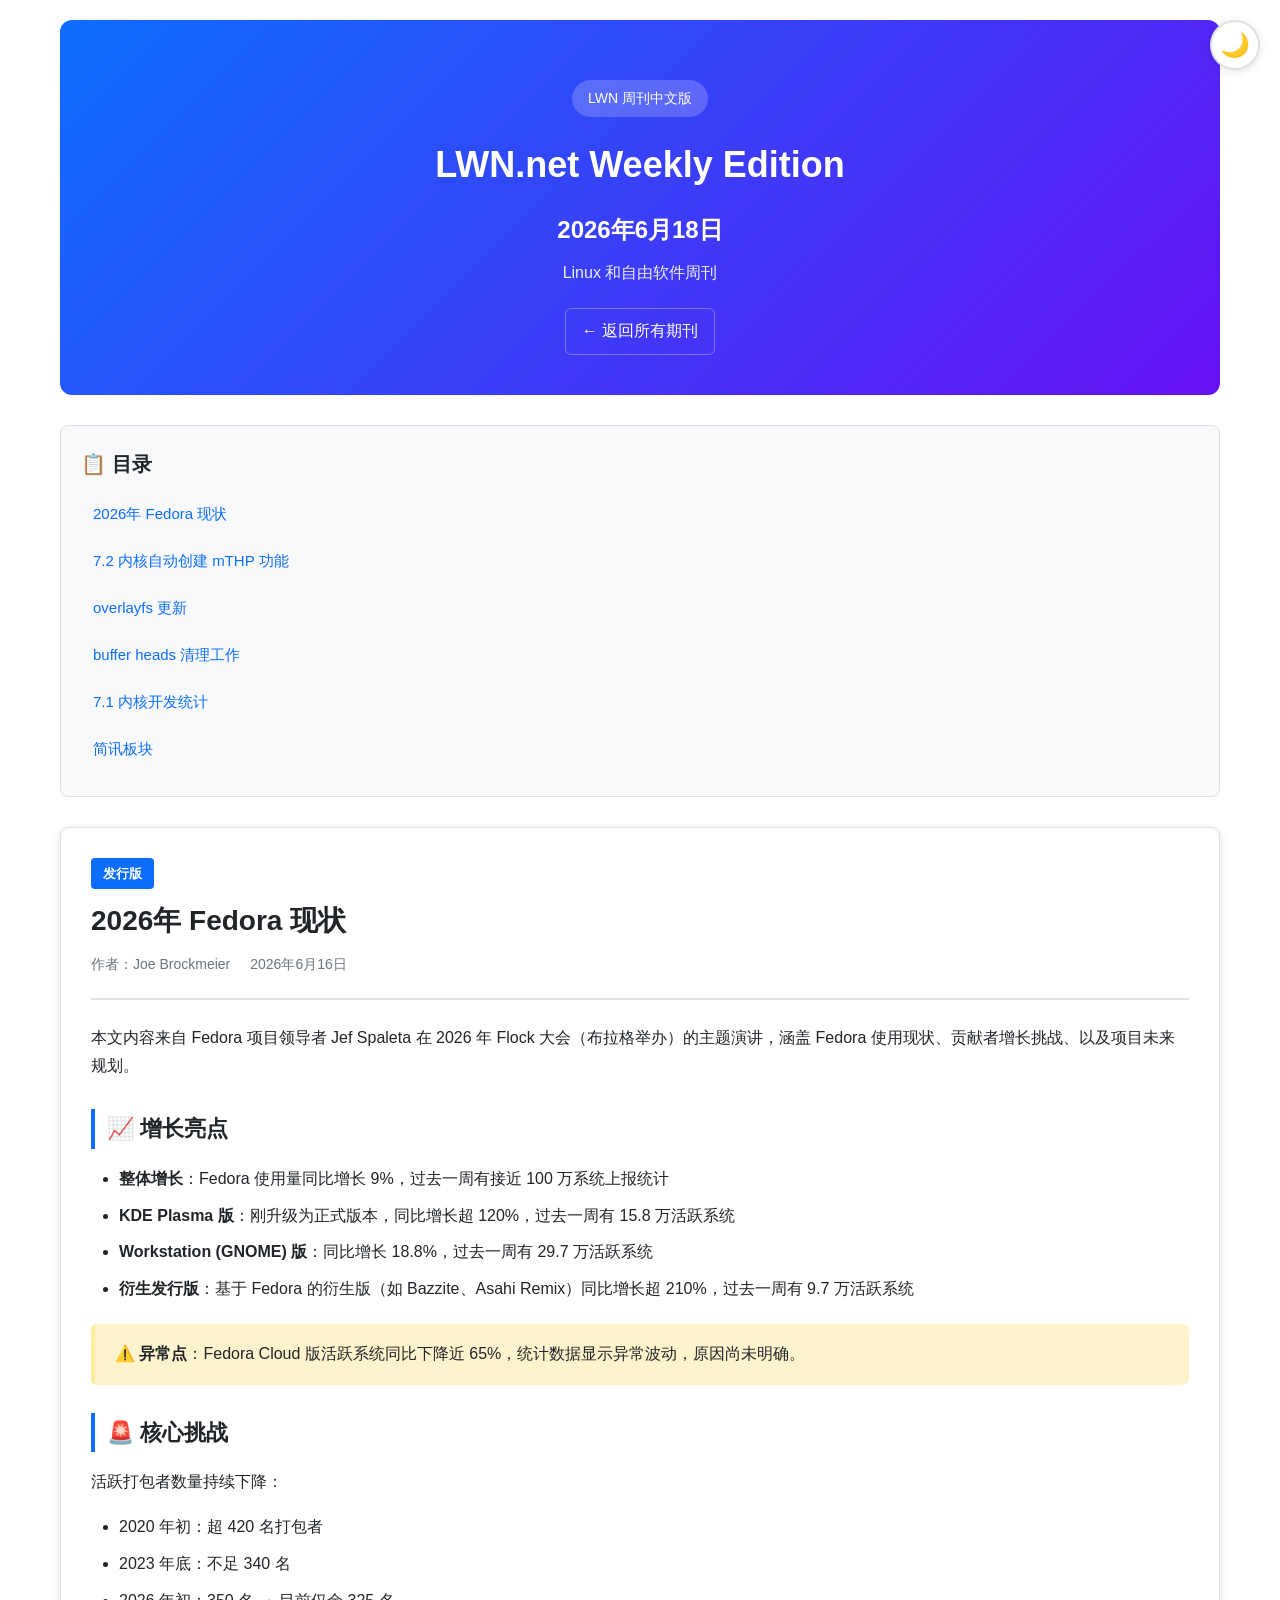
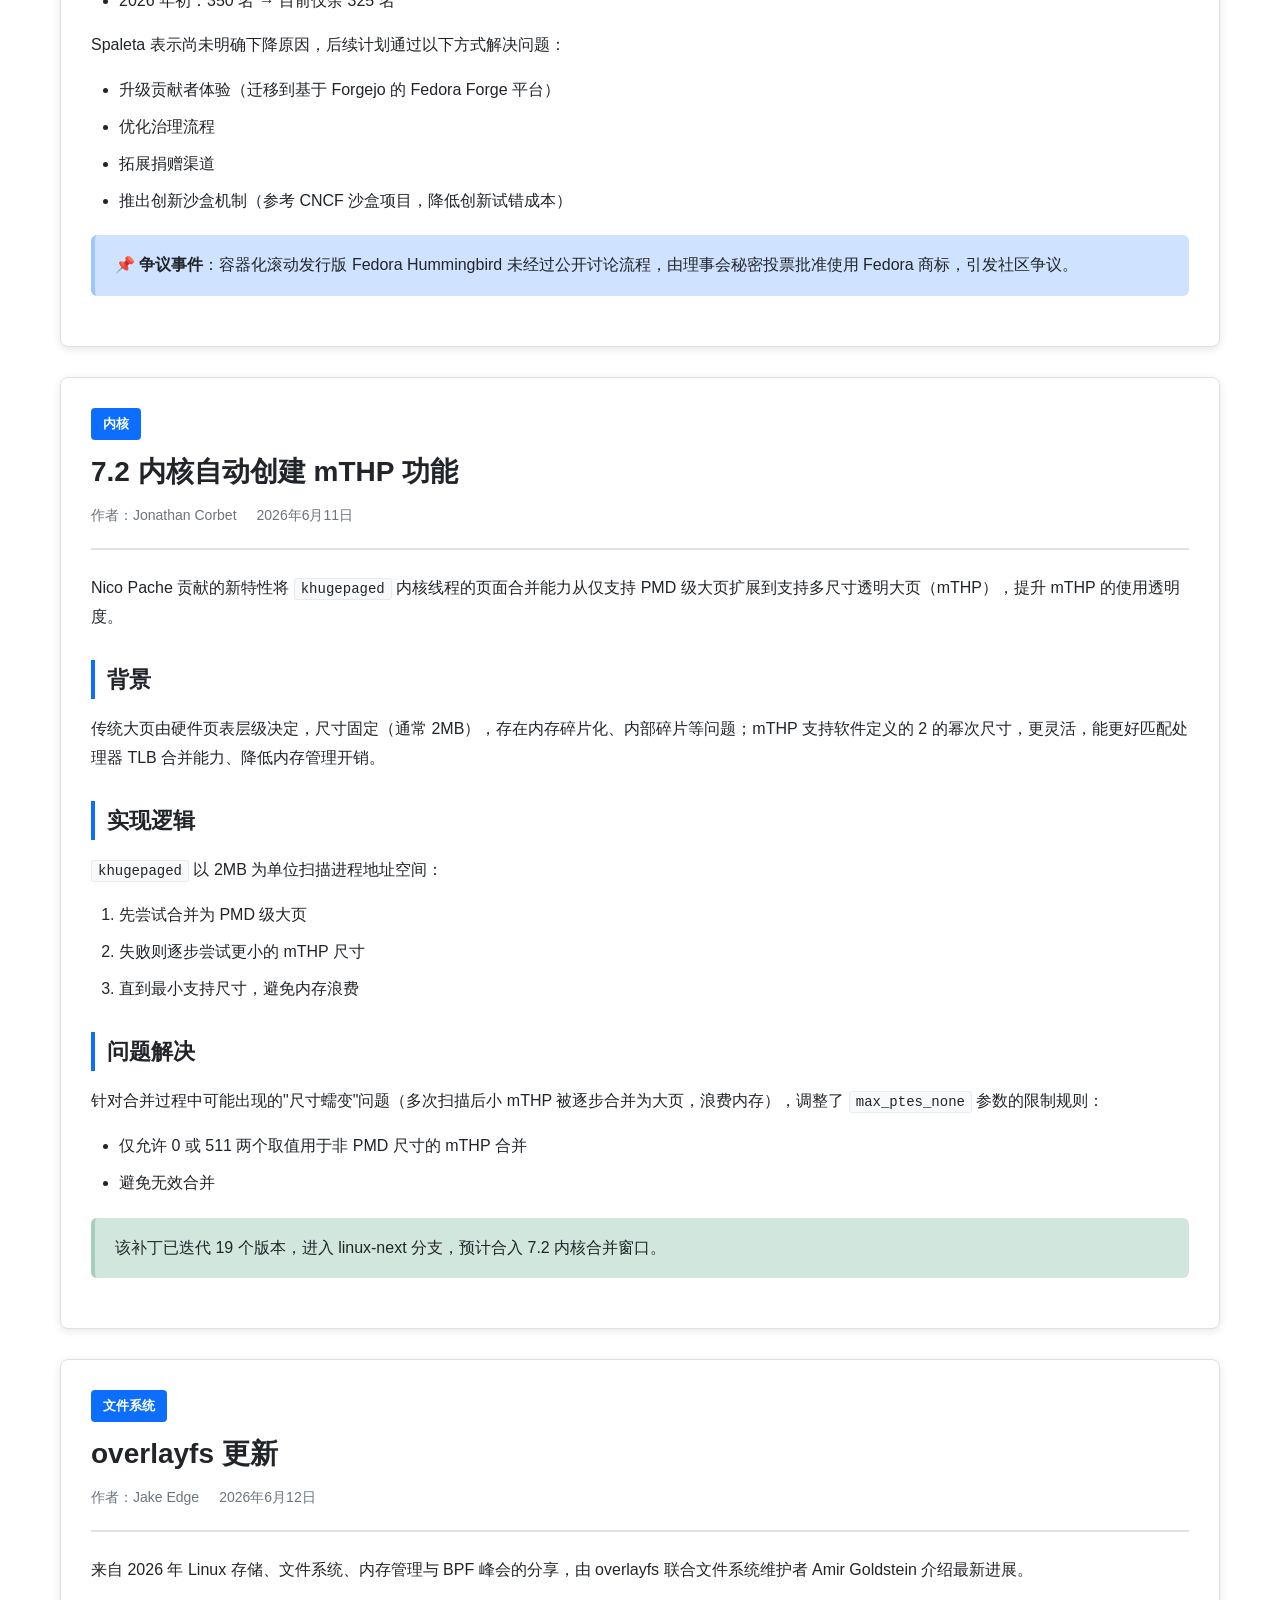
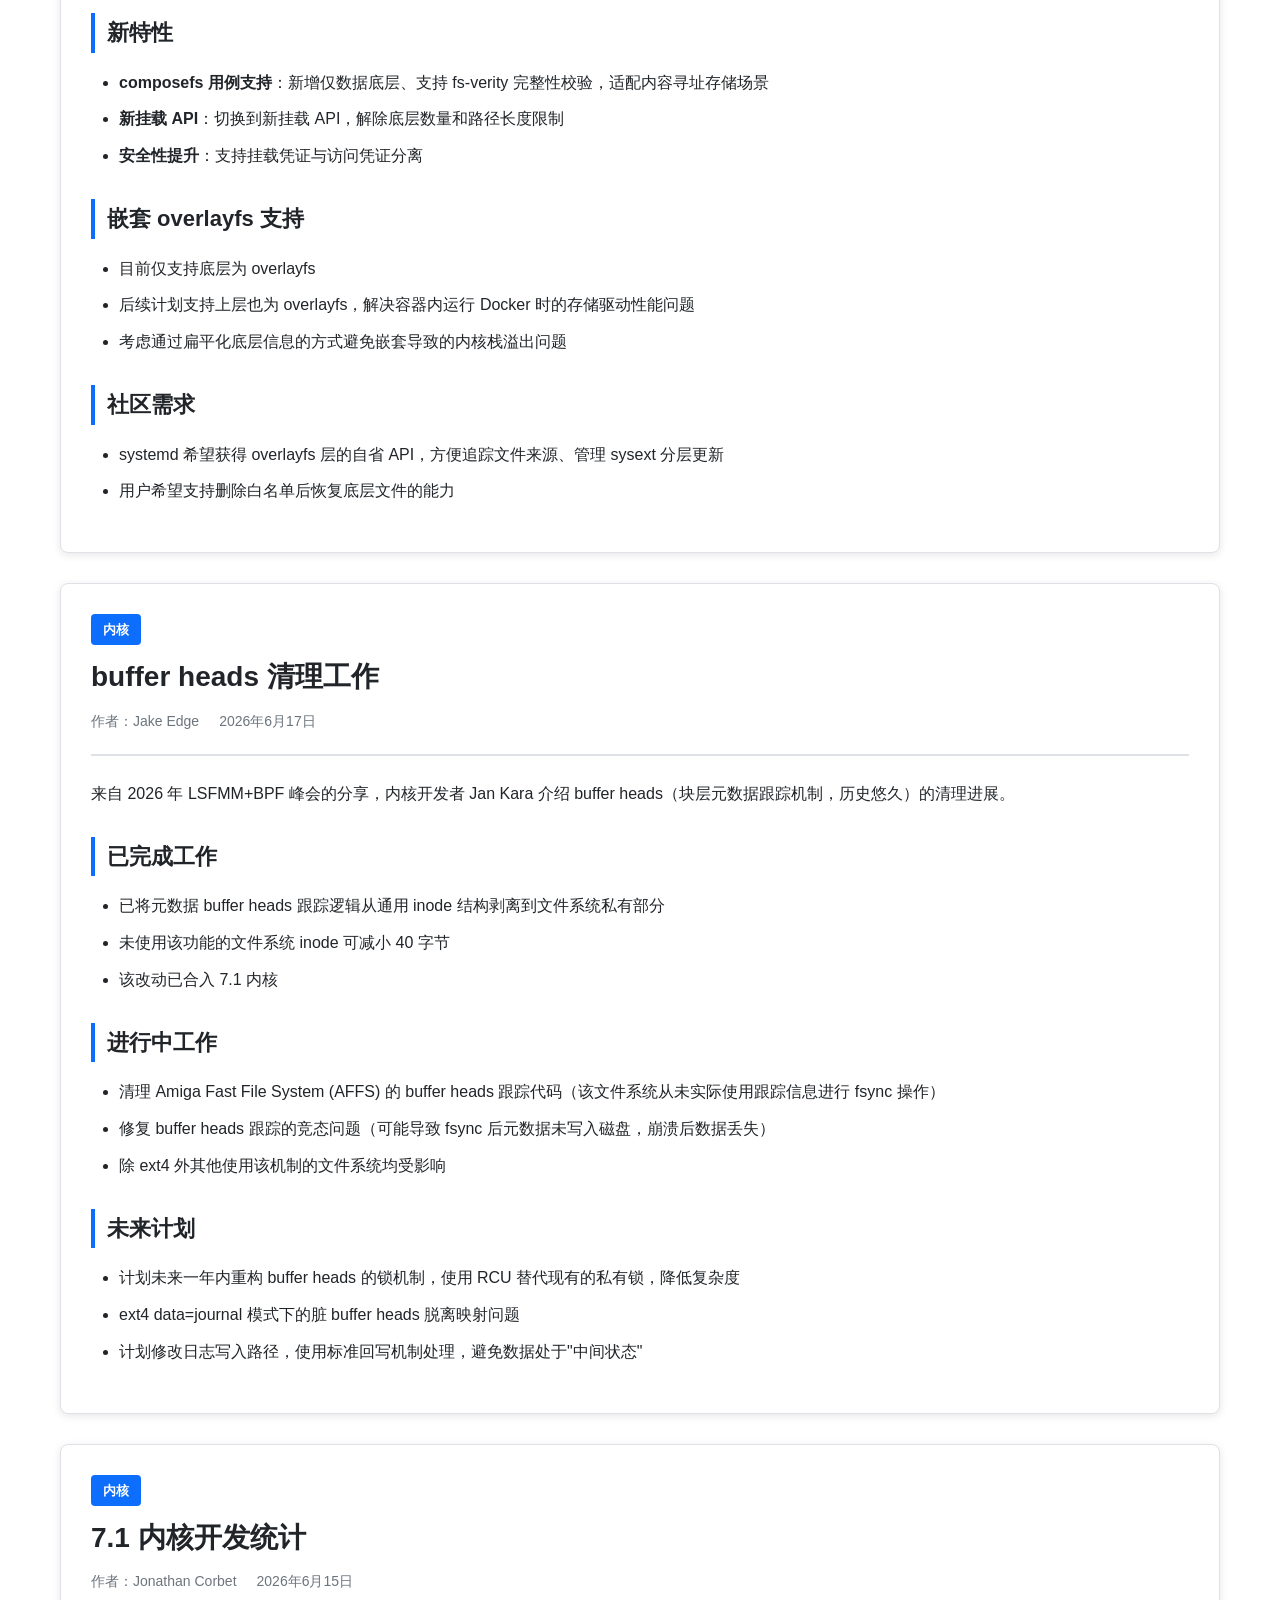
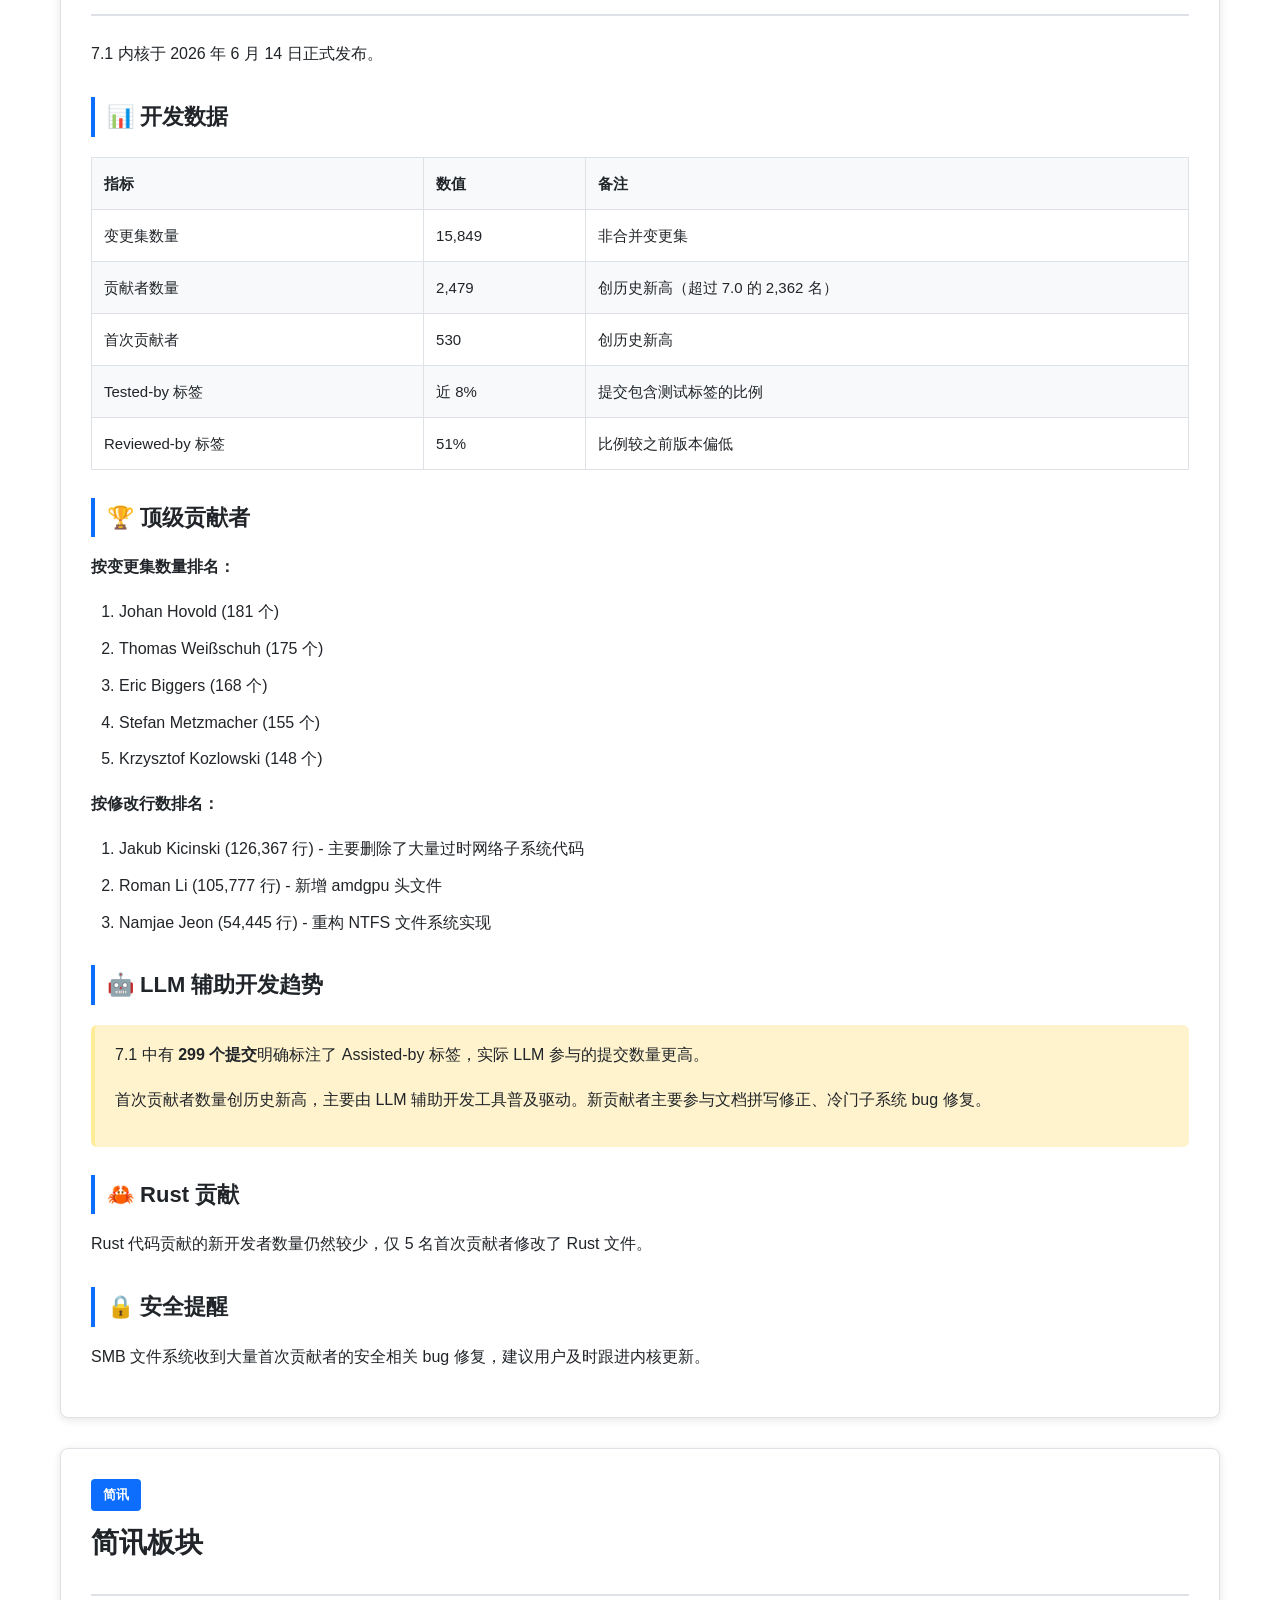
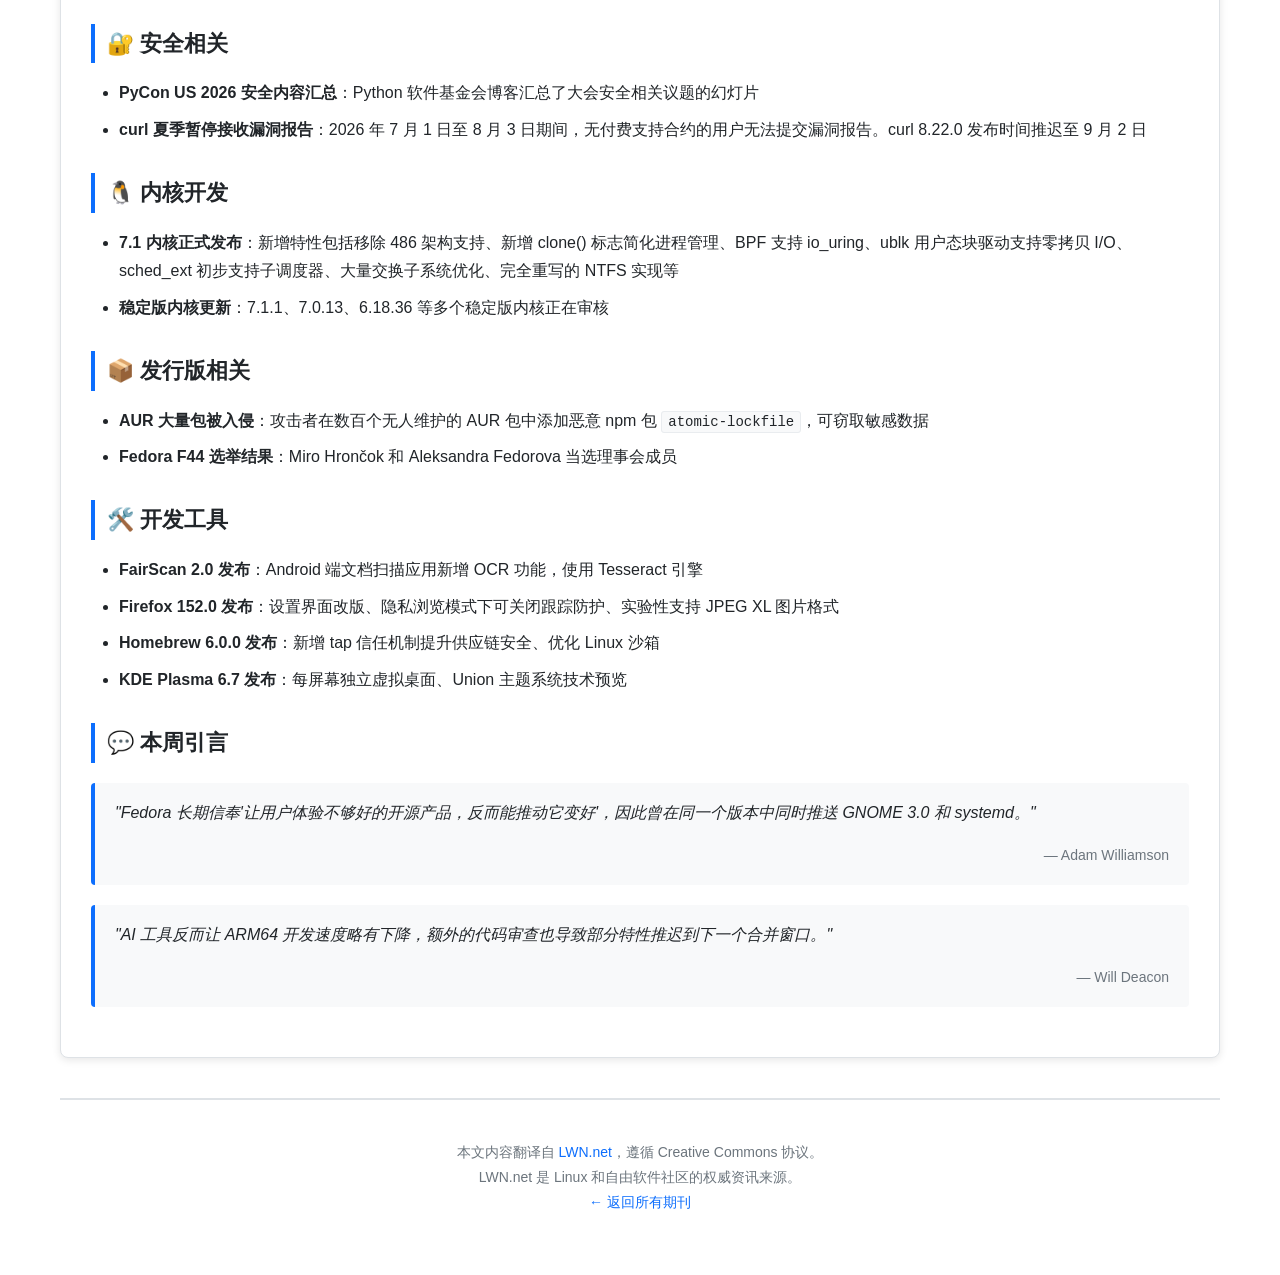
==== 2026-06-18.html @ af299e0c "Add LWN Weekly Edition 2026-06-18 with Chinese translation" ====
<!DOCTYPE html>
<html lang="zh-CN">
<head>
    <meta charset="UTF-8">
    <meta name="viewport" content="width=device-width, initial-scale=1.0">
    <title>LWN 周刊 - 2026年6月18日</title>
    <link rel="stylesheet" href="style.css">
    <link rel="icon" href="data:image/svg+xml,<svg xmlns='http://www.w3.org/2000/svg' viewBox='0 0 100 100'><text y='.9em' font-size='90'>📰</text></svg>">
</head>
<body>
    <button class="theme-toggle" id="themeToggle" aria-label="切换主题">
        <span class="theme-icon">🌙</span>
    </button>

    <div class="container">
        <header class="header">
            <div class="header-badge">LWN 周刊中文版</div>
            <h1>LWN.net Weekly Edition</h1>
            <p class="edition-date">2026年6月18日</p>
            <p class="edition-desc">Linux 和自由软件周刊</p>
            <a href="index.html" class="back-link">← 返回所有期刊</a>
        </header>

        <nav class="toc">
            <h2>📋 目录</h2>
            <ul>
                <li><a href="#fedora-status">2026年 Fedora 现状</a></li>
                <li><a href="#mthp">7.2 内核自动创建 mTHP 功能</a></li>
                <li><a href="#overlayfs">overlayfs 更新</a></li>
                <li><a href="#buffer-heads">buffer heads 清理工作</a></li>
                <li><a href="#kernel-stats">7.1 内核开发统计</a></li>
                <li><a href="#briefs">简讯板块</a></li>
            </ul>
        </nav>

        <main class="content">
            <article class="article" id="fedora-status">
                <div class="article-header">
                    <span class="article-category">发行版</span>
                    <h2>2026年 Fedora 现状</h2>
                    <div class="article-meta">
                        <span class="author">作者：Joe Brockmeier</span>
                        <span class="date">2026年6月16日</span>
                    </div>
                </div>
                <div class="article-body">
                    <p>本文内容来自 Fedora 项目领导者 Jef Spaleta 在 2026 年 Flock 大会（布拉格举办）的主题演讲，涵盖 Fedora 使用现状、贡献者增长挑战、以及项目未来规划。</p>

                    <h3>📈 增长亮点</h3>
                    <ul>
                        <li><strong>整体增长</strong>：Fedora 使用量同比增长 9%，过去一周有接近 100 万系统上报统计</li>
                        <li><strong>KDE Plasma 版</strong>：刚升级为正式版本，同比增长超 120%，过去一周有 15.8 万活跃系统</li>
                        <li><strong>Workstation (GNOME) 版</strong>：同比增长 18.8%，过去一周有 29.7 万活跃系统</li>
                        <li><strong>衍生发行版</strong>：基于 Fedora 的衍生版（如 Bazzite、Asahi Remix）同比增长超 210%，过去一周有 9.7 万活跃系统</li>
                    </ul>

                    <div class="info-box warning">
                        <strong>⚠️ 异常点</strong>：Fedora Cloud 版活跃系统同比下降近 65%，统计数据显示异常波动，原因尚未明确。
                    </div>

                    <h3>🚨 核心挑战</h3>
                    <p>活跃打包者数量持续下降：</p>
                    <ul>
                        <li>2020 年初：超 420 名打包者</li>
                        <li>2023 年底：不足 340 名</li>
                        <li>2026 年初：350 名 → 目前仅余 325 名</li>
                    </ul>

                    <p>Spaleta 表示尚未明确下降原因，后续计划通过以下方式解决问题：</p>
                    <ul>
                        <li>升级贡献者体验（迁移到基于 Forgejo 的 Fedora Forge 平台）</li>
                        <li>优化治理流程</li>
                        <li>拓展捐赠渠道</li>
                        <li>推出创新沙盒机制（参考 CNCF 沙盒项目，降低创新试错成本）</li>
                    </ul>

                    <div class="info-box note">
                        <strong>📌 争议事件</strong>：容器化滚动发行版 Fedora Hummingbird 未经过公开讨论流程，由理事会秘密投票批准使用 Fedora 商标，引发社区争议。
                    </div>
                </div>
            </article>

            <article class="article" id="mthp">
                <div class="article-header">
                    <span class="article-category">内核</span>
                    <h2>7.2 内核自动创建 mTHP 功能</h2>
                    <div class="article-meta">
                        <span class="author">作者：Jonathan Corbet</span>
                        <span class="date">2026年6月11日</span>
                    </div>
                </div>
                <div class="article-body">
                    <p>Nico Pache 贡献的新特性将 <code>khugepaged</code> 内核线程的页面合并能力从仅支持 PMD 级大页扩展到支持多尺寸透明大页（mTHP），提升 mTHP 的使用透明度。</p>

                    <h3>背景</h3>
                    <p>传统大页由硬件页表层级决定，尺寸固定（通常 2MB），存在内存碎片化、内部碎片等问题；mTHP 支持软件定义的 2 的幂次尺寸，更灵活，能更好匹配处理器 TLB 合并能力、降低内存管理开销。</p>

                    <h3>实现逻辑</h3>
                    <p><code>khugepaged</code> 以 2MB 为单位扫描进程地址空间：</p>
                    <ol>
                        <li>先尝试合并为 PMD 级大页</li>
                        <li>失败则逐步尝试更小的 mTHP 尺寸</li>
                        <li>直到最小支持尺寸，避免内存浪费</li>
                    </ol>

                    <h3>问题解决</h3>
                    <p>针对合并过程中可能出现的"尺寸蠕变"问题（多次扫描后小 mTHP 被逐步合并为大页，浪费内存），调整了 <code>max_ptes_none</code> 参数的限制规则：</p>
                    <ul>
                        <li>仅允许 0 或 511 两个取值用于非 PMD 尺寸的 mTHP 合并</li>
                        <li>避免无效合并</li>
                    </ul>

                    <div class="info-box success">
                        该补丁已迭代 19 个版本，进入 linux-next 分支，预计合入 7.2 内核合并窗口。
                    </div>
                </div>
            </article>

            <article class="article" id="overlayfs">
                <div class="article-header">
                    <span class="article-category">文件系统</span>
                    <h2>overlayfs 更新</h2>
                    <div class="article-meta">
                        <span class="author">作者：Jake Edge</span>
                        <span class="date">2026年6月12日</span>
                    </div>
                </div>
                <div class="article-body">
                    <p>来自 2026 年 Linux 存储、文件系统、内存管理与 BPF 峰会的分享，由 overlayfs 联合文件系统维护者 Amir Goldstein 介绍最新进展。</p>

                    <h3>新特性</h3>
                    <ul>
                        <li><strong>composefs 用例支持</strong>：新增仅数据底层、支持 fs-verity 完整性校验，适配内容寻址存储场景</li>
                        <li><strong>新挂载 API</strong>：切换到新挂载 API，解除底层数量和路径长度限制</li>
                        <li><strong>安全性提升</strong>：支持挂载凭证与访问凭证分离</li>
                    </ul>

                    <h3>嵌套 overlayfs 支持</h3>
                    <ul>
                        <li>目前仅支持底层为 overlayfs</li>
                        <li>后续计划支持上层也为 overlayfs，解决容器内运行 Docker 时的存储驱动性能问题</li>
                        <li>考虑通过扁平化底层信息的方式避免嵌套导致的内核栈溢出问题</li>
                    </ul>

                    <h3>社区需求</h3>
                    <ul>
                        <li>systemd 希望获得 overlayfs 层的自省 API，方便追踪文件来源、管理 sysext 分层更新</li>
                        <li>用户希望支持删除白名单后恢复底层文件的能力</li>
                    </ul>
                </div>
            </article>

            <article class="article" id="buffer-heads">
                <div class="article-header">
                    <span class="article-category">内核</span>
                    <h2>buffer heads 清理工作</h2>
                    <div class="article-meta">
                        <span class="author">作者：Jake Edge</span>
                        <span class="date">2026年6月17日</span>
                    </div>
                </div>
                <div class="article-body">
                    <p>来自 2026 年 LSFMM+BPF 峰会的分享，内核开发者 Jan Kara 介绍 buffer heads（块层元数据跟踪机制，历史悠久）的清理进展。</p>

                    <h3>已完成工作</h3>
                    <ul>
                        <li>已将元数据 buffer heads 跟踪逻辑从通用 inode 结构剥离到文件系统私有部分</li>
                        <li>未使用该功能的文件系统 inode 可减小 40 字节</li>
                        <li>该改动已合入 7.1 内核</li>
                    </ul>

                    <h3>进行中工作</h3>
                    <ul>
                        <li>清理 Amiga Fast File System (AFFS) 的 buffer heads 跟踪代码（该文件系统从未实际使用跟踪信息进行 fsync 操作）</li>
                        <li>修复 buffer heads 跟踪的竞态问题（可能导致 fsync 后元数据未写入磁盘，崩溃后数据丢失）</li>
                        <li>除 ext4 外其他使用该机制的文件系统均受影响</li>
                    </ul>

                    <h3>未来计划</h3>
                    <ul>
                        <li>计划未来一年内重构 buffer heads 的锁机制，使用 RCU 替代现有的私有锁，降低复杂度</li>
                        <li>ext4 data=journal 模式下的脏 buffer heads 脱离映射问题</li>
                        <li>计划修改日志写入路径，使用标准回写机制处理，避免数据处于"中间状态"</li>
                    </ul>
                </div>
            </article>

            <article class="article" id="kernel-stats">
                <div class="article-header">
                    <span class="article-category">内核</span>
                    <h2>7.1 内核开发统计</h2>
                    <div class="article-meta">
                        <span class="author">作者：Jonathan Corbet</span>
                        <span class="date">2026年6月15日</span>
                    </div>
                </div>
                <div class="article-body">
                    <p>7.1 内核于 2026 年 6 月 14 日正式发布。</p>

                    <h3>📊 开发数据</h3>
                    <table>
                        <thead>
                            <tr>
                                <th>指标</th>
                                <th>数值</th>
                                <th>备注</th>
                            </tr>
                        </thead>
                        <tbody>
                            <tr>
                                <td>变更集数量</td>
                                <td>15,849</td>
                                <td>非合并变更集</td>
                            </tr>
                            <tr>
                                <td>贡献者数量</td>
                                <td>2,479</td>
                                <td>创历史新高（超过 7.0 的 2,362 名）</td>
                            </tr>
                            <tr>
                                <td>首次贡献者</td>
                                <td>530</td>
                                <td>创历史新高</td>
                            </tr>
                            <tr>
                                <td>Tested-by 标签</td>
                                <td>近 8%</td>
                                <td>提交包含测试标签的比例</td>
                            </tr>
                            <tr>
                                <td>Reviewed-by 标签</td>
                                <td>51%</td>
                                <td>比例较之前版本偏低</td>
                            </tr>
                        </tbody>
                    </table>

                    <h3>🏆 顶级贡献者</h3>
                    <p><strong>按变更集数量排名：</strong></p>
                    <ol>
                        <li>Johan Hovold (181 个)</li>
                        <li>Thomas Weißschuh (175 个)</li>
                        <li>Eric Biggers (168 个)</li>
                        <li>Stefan Metzmacher (155 个)</li>
                        <li>Krzysztof Kozlowski (148 个)</li>
                    </ol>

                    <p><strong>按修改行数排名：</strong></p>
                    <ol>
                        <li>Jakub Kicinski (126,367 行) - 主要删除了大量过时网络子系统代码</li>
                        <li>Roman Li (105,777 行) - 新增 amdgpu 头文件</li>
                        <li>Namjae Jeon (54,445 行) - 重构 NTFS 文件系统实现</li>
                    </ol>

                    <h3>🤖 LLM 辅助开发趋势</h3>
                    <div class="info-box warning">
                        <p>7.1 中有 <strong>299 个提交</strong>明确标注了 Assisted-by 标签，实际 LLM 参与的提交数量更高。</p>
                        <p>首次贡献者数量创历史新高，主要由 LLM 辅助开发工具普及驱动。新贡献者主要参与文档拼写修正、冷门子系统 bug 修复。</p>
                    </div>

                    <h3>🦀 Rust 贡献</h3>
                    <p>Rust 代码贡献的新开发者数量仍然较少，仅 5 名首次贡献者修改了 Rust 文件。</p>

                    <h3>🔒 安全提醒</h3>
                    <p>SMB 文件系统收到大量首次贡献者的安全相关 bug 修复，建议用户及时跟进内核更新。</p>
                </div>
            </article>

            <section class="article" id="briefs">
                <div class="article-header">
                    <span class="article-category">简讯</span>
                    <h2>简讯板块</h2>
                </div>
                <div class="article-body">
                    <h3>🔐 安全相关</h3>
                    <ul>
                        <li><strong>PyCon US 2026 安全内容汇总</strong>：Python 软件基金会博客汇总了大会安全相关议题的幻灯片</li>
                        <li><strong>curl 夏季暂停接收漏洞报告</strong>：2026 年 7 月 1 日至 8 月 3 日期间，无付费支持合约的用户无法提交漏洞报告。curl 8.22.0 发布时间推迟至 9 月 2 日</li>
                    </ul>

                    <h3>🐧 内核开发</h3>
                    <ul>
                        <li><strong>7.1 内核正式发布</strong>：新增特性包括移除 486 架构支持、新增 clone() 标志简化进程管理、BPF 支持 io_uring、ublk 用户态块驱动支持零拷贝 I/O、sched_ext 初步支持子调度器、大量交换子系统优化、完全重写的 NTFS 实现等</li>
                        <li><strong>稳定版内核更新</strong>：7.1.1、7.0.13、6.18.36 等多个稳定版内核正在审核</li>
                    </ul>

                    <h3>📦 发行版相关</h3>
                    <ul>
                        <li><strong>AUR 大量包被入侵</strong>：攻击者在数百个无人维护的 AUR 包中添加恶意 npm 包 <code>atomic-lockfile</code>，可窃取敏感数据</li>
                        <li><strong>Fedora F44 选举结果</strong>：Miro Hrončok 和 Aleksandra Fedorova 当选理事会成员</li>
                    </ul>

                    <h3>🛠️ 开发工具</h3>
                    <ul>
                        <li><strong>FairScan 2.0 发布</strong>：Android 端文档扫描应用新增 OCR 功能，使用 Tesseract 引擎</li>
                        <li><strong>Firefox 152.0 发布</strong>：设置界面改版、隐私浏览模式下可关闭跟踪防护、实验性支持 JPEG XL 图片格式</li>
                        <li><strong>Homebrew 6.0.0 发布</strong>：新增 tap 信任机制提升供应链安全、优化 Linux 沙箱</li>
                        <li><strong>KDE Plasma 6.7 发布</strong>：每屏幕独立虚拟桌面、Union 主题系统技术预览</li>
                    </ul>

                    <h3>💬 本周引言</h3>
                    <blockquote>
                        <p>"Fedora 长期信奉'让用户体验不够好的开源产品，反而能推动它变好'，因此曾在同一个版本中同时推送 GNOME 3.0 和 systemd。"</p>
                        <cite>— Adam Williamson</cite>
                    </blockquote>
                    <blockquote>
                        <p>"AI 工具反而让 ARM64 开发速度略有下降，额外的代码审查也导致部分特性推迟到下一个合并窗口。"</p>
                        <cite>— Will Deacon</cite>
                    </blockquote>
                </div>
            </section>
        </main>

        <footer class="footer">
            <p>本文内容翻译自 <a href="https://lwn.net/Articles/1077459/" target="_blank">LWN.net</a>，遵循 Creative Commons 协议。</p>
            <p>LWN.net 是 Linux 和自由软件社区的权威资讯来源。</p>
            <p><a href="index.html">← 返回所有期刊</a></p>
        </footer>
    </div>

    <script>
        const themeToggle = document.getElementById('themeToggle');
        const themeIcon = themeToggle.querySelector('.theme-icon');
        
        const currentTheme = localStorage.getItem('theme') || 'light';
        document.documentElement.setAttribute('data-theme', currentTheme);
        updateIcon(currentTheme);

        themeToggle.addEventListener('click', () => {
            const current = document.documentElement.getAttribute('data-theme');
            const newTheme = current === 'light' ? 'dark' : 'light';
            document.documentElement.setAttribute('data-theme', newTheme);
            localStorage.setItem('theme', newTheme);
            updateIcon(newTheme);
        });

        function updateIcon(theme) {
            themeIcon.textContent = theme === 'light' ? '🌙' : '☀️';
        }

        document.querySelectorAll('.toc a').forEach(anchor => {
            anchor.addEventListener('click', function(e) {
                e.preventDefault();
                const target = document.querySelector(this.getAttribute('href'));
                target.scrollIntoView({ behavior: 'smooth' });
            });
        });
    </script>
</body>
</html>
---- style.css ----
/* CSS Variables for theming */
:root {
    /* Light theme (default) */
    --bg-primary: #ffffff;
    --bg-secondary: #f8f9fa;
    --bg-tertiary: #e9ecef;
    --text-primary: #212529;
    --text-secondary: #495057;
    --text-muted: #6c757d;
    --border-color: #dee2e6;
    --accent-color: #0d6efd;
    --accent-hover: #0b5ed7;
    --code-bg: #f8f9fa;
    --code-border: #e9ecef;
    --shadow: rgba(0, 0, 0, 0.1);
    --card-bg: #ffffff;
    --header-bg: linear-gradient(135deg, #0d6efd 0%, #6610f2 100%);
    --header-text: #ffffff;
    --table-stripe: #f8f9fa;
    --table-border: #dee2e6;
    --blockquote-border: #0d6efd;
    --blockquote-bg: #f8f9fa;
    --category-bg: #0d6efd;
    --category-text: #ffffff;
    --info-note-bg: #cfe2ff;
    --info-note-border: #9ec5fe;
    --info-warning-bg: #fff3cd;
    --info-warning-border: #ffec99;
    --info-success-bg: #d1e7dd;
    --info-success-border: #a3cfbb;
    --toc-bg: #f8f9fa;
    --toc-border: #dee2e6;
}

/* Dark theme */
[data-theme="dark"] {
    --bg-primary: #1a1a1a;
    --bg-secondary: #2d2d2d;
    --bg-tertiary: #3d3d3d;
    --text-primary: #e9ecef;
    --text-secondary: #ced4da;
    --text-muted: #adb5bd;
    --border-color: #495057;
    --accent-color: #5c9cf5;
    --accent-hover: #7bb3f7;
    --code-bg: #2d2d2d;
    --code-border: #495057;
    --shadow: rgba(0, 0, 0, 0.3);
    --card-bg: #2d2d2d;
    --header-bg: linear-gradient(135deg, #1a1a2e 0%, #16213e 100%);
    --header-text: #e9ecef;
    --table-stripe: #363636;
    --table-border: #495057;
    --blockquote-border: #5c9cf5;
    --blockquote-bg: #2d2d2d;
    --category-bg: #5c9cf5;
    --category-text: #1a1a1a;
    --info-note-bg: #1a3a5c;
    --info-note-border: #2d5a8e;
    --info-warning-bg: #3a3a1a;
    --info-warning-border: #5a5a2d;
    --info-success-bg: #1a3a2d;
    --info-success-border: #2d5a3d;
    --toc-bg: #2d2d2d;
    --toc-border: #495057;
}

/* Reset and base styles */
* {
    margin: 0;
    padding: 0;
    box-sizing: border-box;
}

body {
    font-family: -apple-system, BlinkMacSystemFont, "Segoe UI", "Noto Sans SC", "PingFang SC", "Microsoft YaHei", sans-serif;
    line-height: 1.8;
    color: var(--text-primary);
    background-color: var(--bg-primary);
    transition: background-color 0.3s, color 0.3s;
}

/* Theme toggle button */
.theme-toggle {
    position: fixed;
    top: 20px;
    right: 20px;
    width: 50px;
    height: 50px;
    border-radius: 50%;
    border: 2px solid var(--border-color);
    background-color: var(--bg-primary);
    cursor: pointer;
    display: flex;
    align-items: center;
    justify-content: center;
    font-size: 24px;
    box-shadow: 0 2px 8px var(--shadow);
    transition: all 0.3s;
    z-index: 1000;
}

.theme-toggle:hover {
    transform: scale(1.1);
    box-shadow: 0 4px 12px var(--shadow);
}

/* Container */
.container {
    max-width: 1200px;
    margin: 0 auto;
    padding: 20px;
}

/* Header */
.header {
    text-align: center;
    padding: 60px 20px 40px;
    background: var(--header-bg);
    color: var(--header-text);
    border-radius: 12px;
    margin-bottom: 30px;
    position: relative;
}

.header-badge {
    display: inline-block;
    padding: 6px 16px;
    background: rgba(255, 255, 255, 0.2);
    border-radius: 20px;
    font-size: 14px;
    margin-bottom: 16px;
    backdrop-filter: blur(10px);
}

.header h1 {
    font-size: 36px;
    margin-bottom: 10px;
    font-weight: 700;
}

.edition-date {
    font-size: 24px;
    font-weight: 600;
    margin-bottom: 8px;
}

.edition-desc {
    font-size: 16px;
    opacity: 0.9;
}

.back-link {
    display: inline-block;
    margin-top: 20px;
    color: var(--header-text);
    text-decoration: none;
    padding: 8px 16px;
    border: 1px solid rgba(255, 255, 255, 0.3);
    border-radius: 6px;
    transition: all 0.3s;
}

.back-link:hover {
    background: rgba(255, 255, 255, 0.2);
}

/* Table of Contents */
.toc {
    background: var(--toc-bg);
    border: 1px solid var(--toc-border);
    border-radius: 8px;
    padding: 20px;
    margin-bottom: 30px;
}

.toc h2 {
    font-size: 20px;
    margin-bottom: 12px;
    color: var(--text-primary);
}

.toc ul {
    list-style: none;
    padding-left: 0;
}

.toc li {
    margin-bottom: 8px;
}

.toc a {
    color: var(--accent-color);
    text-decoration: none;
    font-size: 15px;
    transition: color 0.3s;
    display: block;
    padding: 6px 12px;
    border-radius: 4px;
}

.toc a:hover {
    color: var(--accent-hover);
    background: var(--bg-tertiary);
}

/* Article */
.article {
    background: var(--card-bg);
    border: 1px solid var(--border-color);
    border-radius: 8px;
    padding: 30px;
    margin-bottom: 30px;
    box-shadow: 0 2px 8px var(--shadow);
}

.article-header {
    margin-bottom: 24px;
    padding-bottom: 20px;
    border-bottom: 2px solid var(--border-color);
}

.article-category {
    display: inline-block;
    padding: 4px 12px;
    background: var(--category-bg);
    color: var(--category-text);
    border-radius: 4px;
    font-size: 13px;
    font-weight: 600;
    margin-bottom: 12px;
}

.article-header h2 {
    font-size: 28px;
    color: var(--text-primary);
    margin-bottom: 12px;
    line-height: 1.4;
}

.article-meta {
    display: flex;
    gap: 20px;
    flex-wrap: wrap;
    font-size: 14px;
    color: var(--text-muted);
}

.article-body {
    font-size: 16px;
    line-height: 1.8;
    color: var(--text-primary);
}

.article-body h3 {
    font-size: 22px;
    margin-top: 28px;
    margin-bottom: 16px;
    color: var(--text-primary);
    padding-left: 12px;
    border-left: 4px solid var(--accent-color);
}

.article-body p {
    margin-bottom: 16px;
}

.article-body ul, .article-body ol {
    margin-bottom: 16px;
    padding-left: 28px;
}

.article-body li {
    margin-bottom: 8px;
}

.article-body code {
    background: var(--code-bg);
    border: 1px solid var(--code-border);
    padding: 2px 6px;
    border-radius: 3px;
    font-size: 14px;
    font-family: "Consolas", "Monaco", "Courier New", monospace;
}

/* Info boxes */
.info-box {
    padding: 16px 20px;
    border-radius: 6px;
    margin: 20px 0;
    border-left: 4px solid;
}

.info-box.note {
    background: var(--info-note-bg);
    border-color: var(--info-note-border);
}

.info-box.warning {
    background: var(--info-warning-bg);
    border-color: var(--info-warning-border);
}

.info-box.success {
    background: var(--info-success-bg);
    border-color: var(--info-success-border);
}

/* Table */
table {
    width: 100%;
    border-collapse: collapse;
    margin: 20px 0;
    font-size: 15px;
}

table th {
    background: var(--bg-secondary);
    padding: 12px;
    text-align: left;
    font-weight: 600;
    border: 1px solid var(--table-border);
    color: var(--text-primary);
}

table td {
    padding: 12px;
    border: 1px solid var(--table-border);
    color: var(--text-primary);
}

table tbody tr:nth-child(even) {
    background: var(--table-stripe);
}

/* Blockquote */
blockquote {
    border-left: 4px solid var(--blockquote-border);
    padding: 16px 20px;
    margin: 20px 0;
    background: var(--blockquote-bg);
    border-radius: 4px;
}

blockquote p {
    margin-bottom: 8px;
    font-style: italic;
}

blockquote cite {
    display: block;
    text-align: right;
    font-size: 14px;
    color: var(--text-muted);
    font-style: normal;
}

/* Footer */
.footer {
    text-align: center;
    padding: 40px 20px;
    margin-top: 40px;
    border-top: 2px solid var(--border-color);
    color: var(--text-muted);
    font-size: 14px;
}

.footer a {
    color: var(--accent-color);
    text-decoration: none;
}

.footer a:hover {
    color: var(--accent-hover);
    text-decoration: underline;
}

/* Index page specific styles */
.editions-grid {
    display: grid;
    grid-template-columns: repeat(auto-fill, minmax(350px, 1fr));
    gap: 24px;
    margin-top: 30px;
}

.edition-card {
    background: var(--card-bg);
    border: 1px solid var(--border-color);
    border-radius: 8px;
    padding: 24px;
    transition: all 0.3s;
    box-shadow: 0 2px 8px var(--shadow);
}

.edition-card:hover {
    transform: translateY(-4px);
    box-shadow: 0 4px 16px var(--shadow);
}

.edition-card h3 {
    font-size: 20px;
    margin-bottom: 8px;
}

.edition-card h3 a {
    color: var(--text-primary);
    text-decoration: none;
}

.edition-card h3 a:hover {
    color: var(--accent-color);
}

.edition-card .date {
    color: var(--text-muted);
    font-size: 14px;
    margin-bottom: 12px;
}

.edition-card .summary {
    color: var(--text-secondary);
    font-size: 15px;
    line-height: 1.6;
}

.tags {
    margin-top: 12px;
    display: flex;
    gap: 8px;
    flex-wrap: wrap;
}

.tag {
    display: inline-block;
    padding: 4px 10px;
    background: var(--bg-tertiary);
    color: var(--text-secondary);
    border-radius: 4px;
    font-size: 12px;
    font-weight: 500;
}

/* Section styles for index page */
.about-section, .editions-section, .links-section {
    background: var(--card-bg);
    border: 1px solid var(--border-color);
    border-radius: 8px;
    padding: 30px;
    margin-bottom: 30px;
    box-shadow: 0 2px 8px var(--shadow);
}

.about-section h2, .editions-section h2, .links-section h2 {
    font-size: 24px;
    margin-bottom: 16px;
    color: var(--text-primary);
    padding-left: 12px;
    border-left: 4px solid var(--accent-color);
}

.about-section p {
    margin-bottom: 12px;
    line-height: 1.8;
    color: var(--text-secondary);
}

.links-list {
    list-style: none;
    padding-left: 0;
}

.links-list li {
    margin-bottom: 10px;
}

.links-list a {
    color: var(--accent-color);
    text-decoration: none;
    font-size: 16px;
    transition: color 0.3s;
}

.links-list a:hover {
    color: var(--accent-hover);
    text-decoration: underline;
}

/* Responsive */
@media (max-width: 768px) {
    .header h1 {
        font-size: 28px;
    }
    
    .edition-date {
        font-size: 20px;
    }
    
    .article {
        padding: 20px;
    }
    
    .article-header h2 {
        font-size: 22px;
    }
    
    .editions-grid {
        grid-template-columns: 1fr;
    }
    
    .theme-toggle {
        top: 10px;
        right: 10px;
        width: 40px;
        height: 40px;
        font-size: 20px;
    }
}

/* Scrollbar styling */
::-webkit-scrollbar {
    width: 8px;
}

::-webkit-scrollbar-track {
    background: var(--bg-secondary);
}

::-webkit-scrollbar-thumb {
    background: var(--border-color);
    border-radius: 4px;
}

::-webkit-scrollbar-thumb:hover {
    background: var(--text-muted);
}

/* Selection */
::selection {
    background: var(--accent-color);
    color: #ffffff;
}
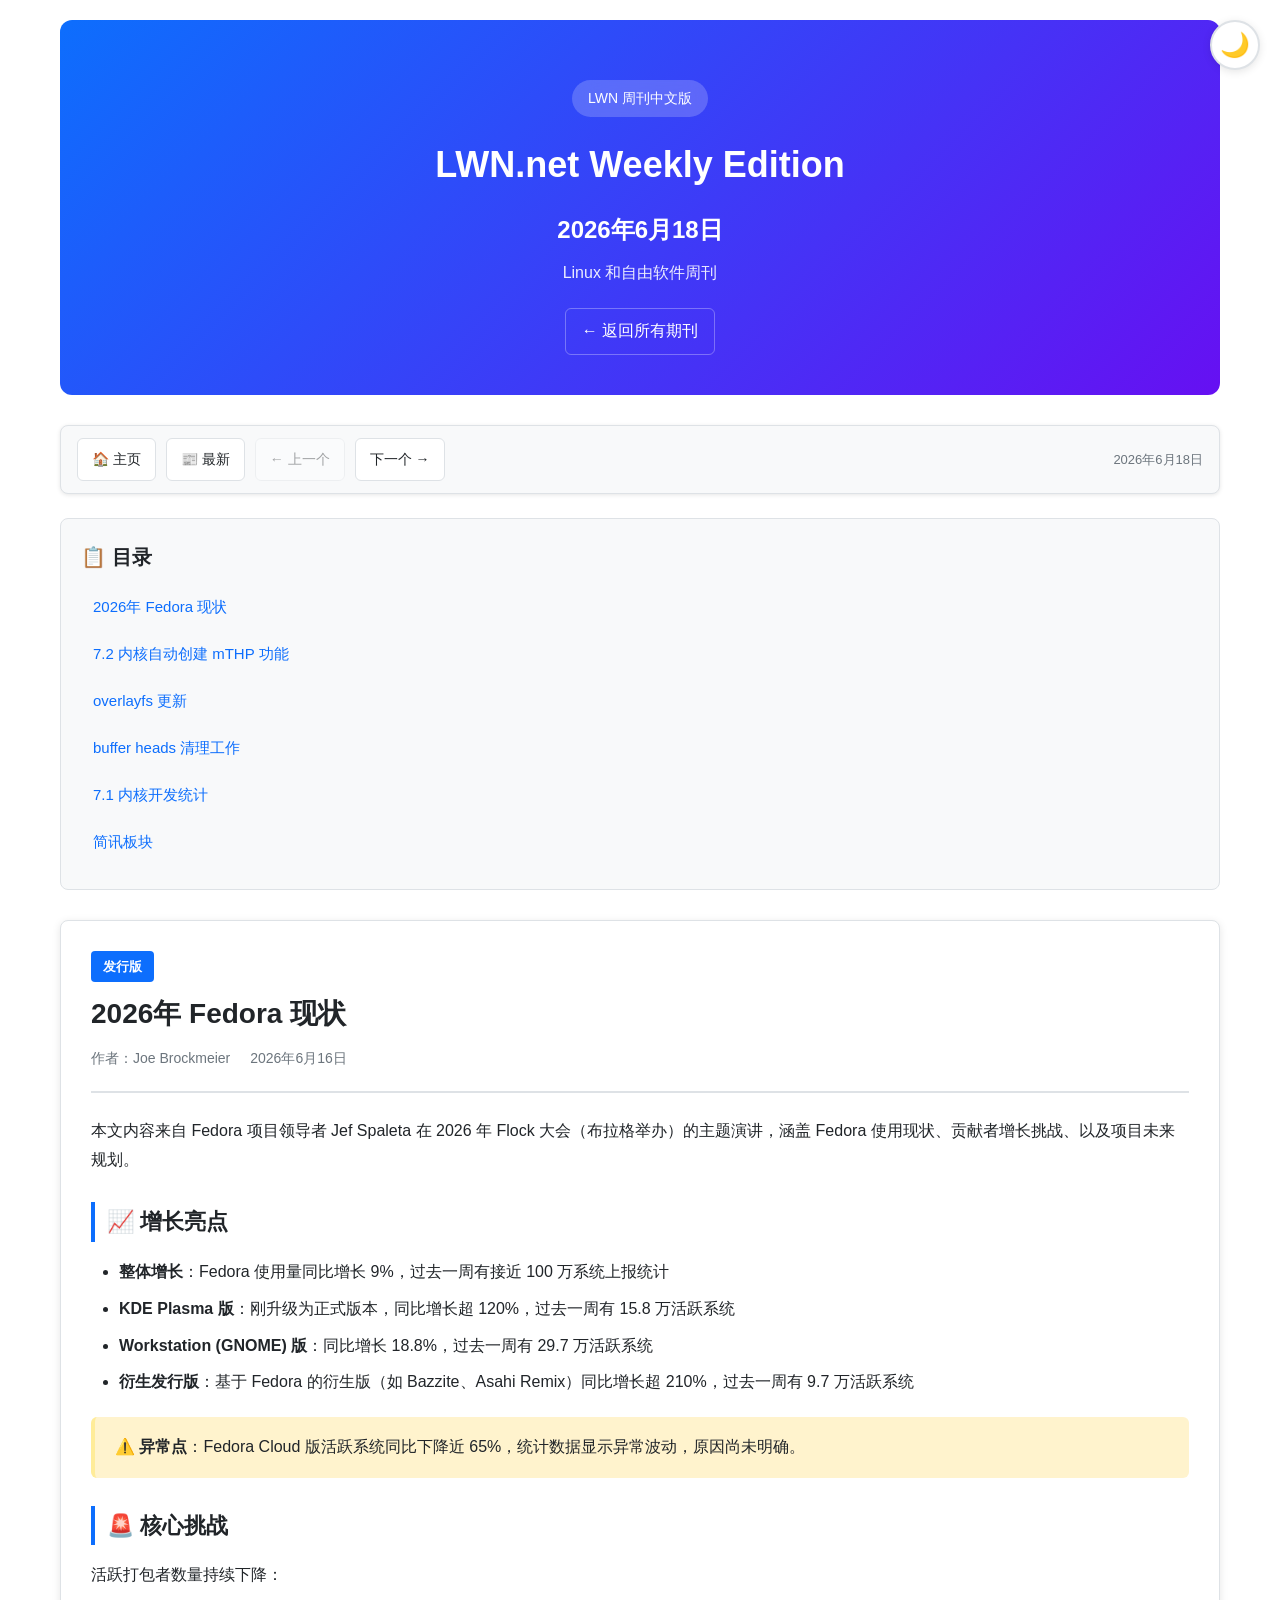
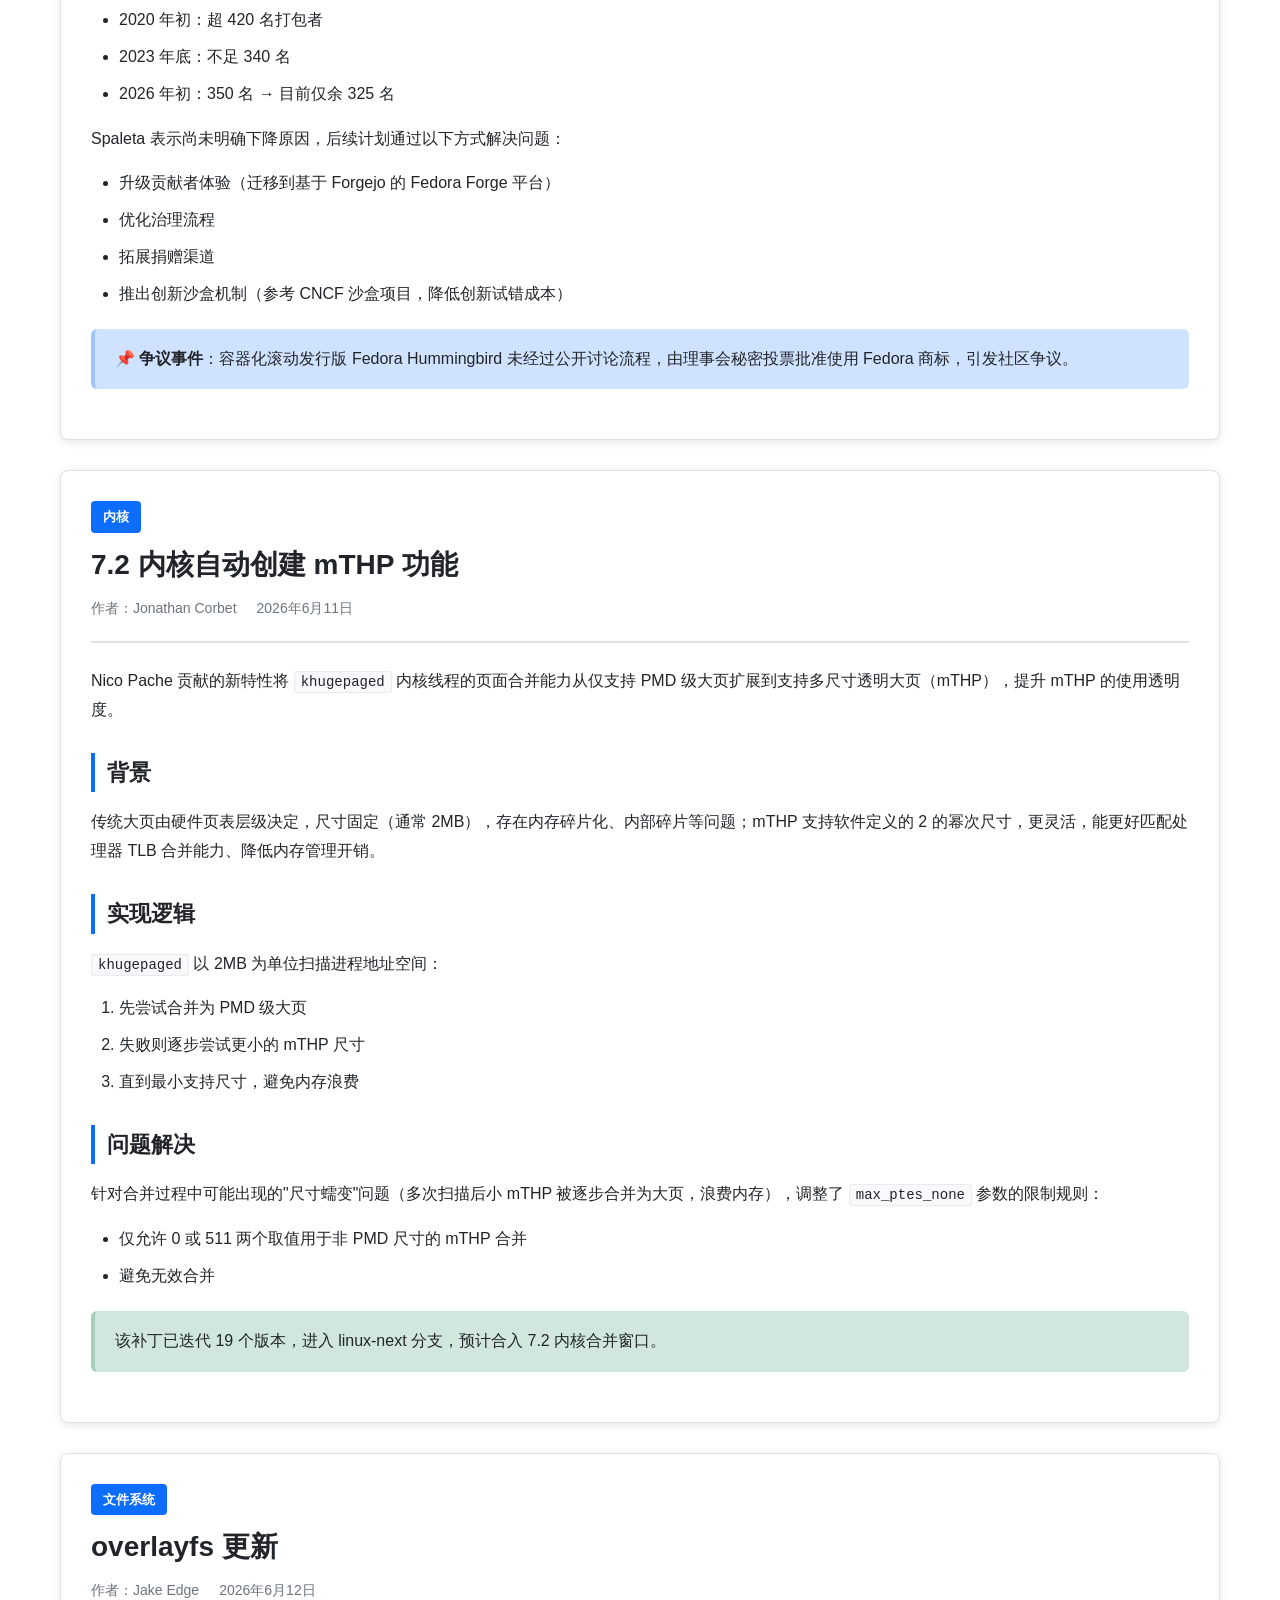
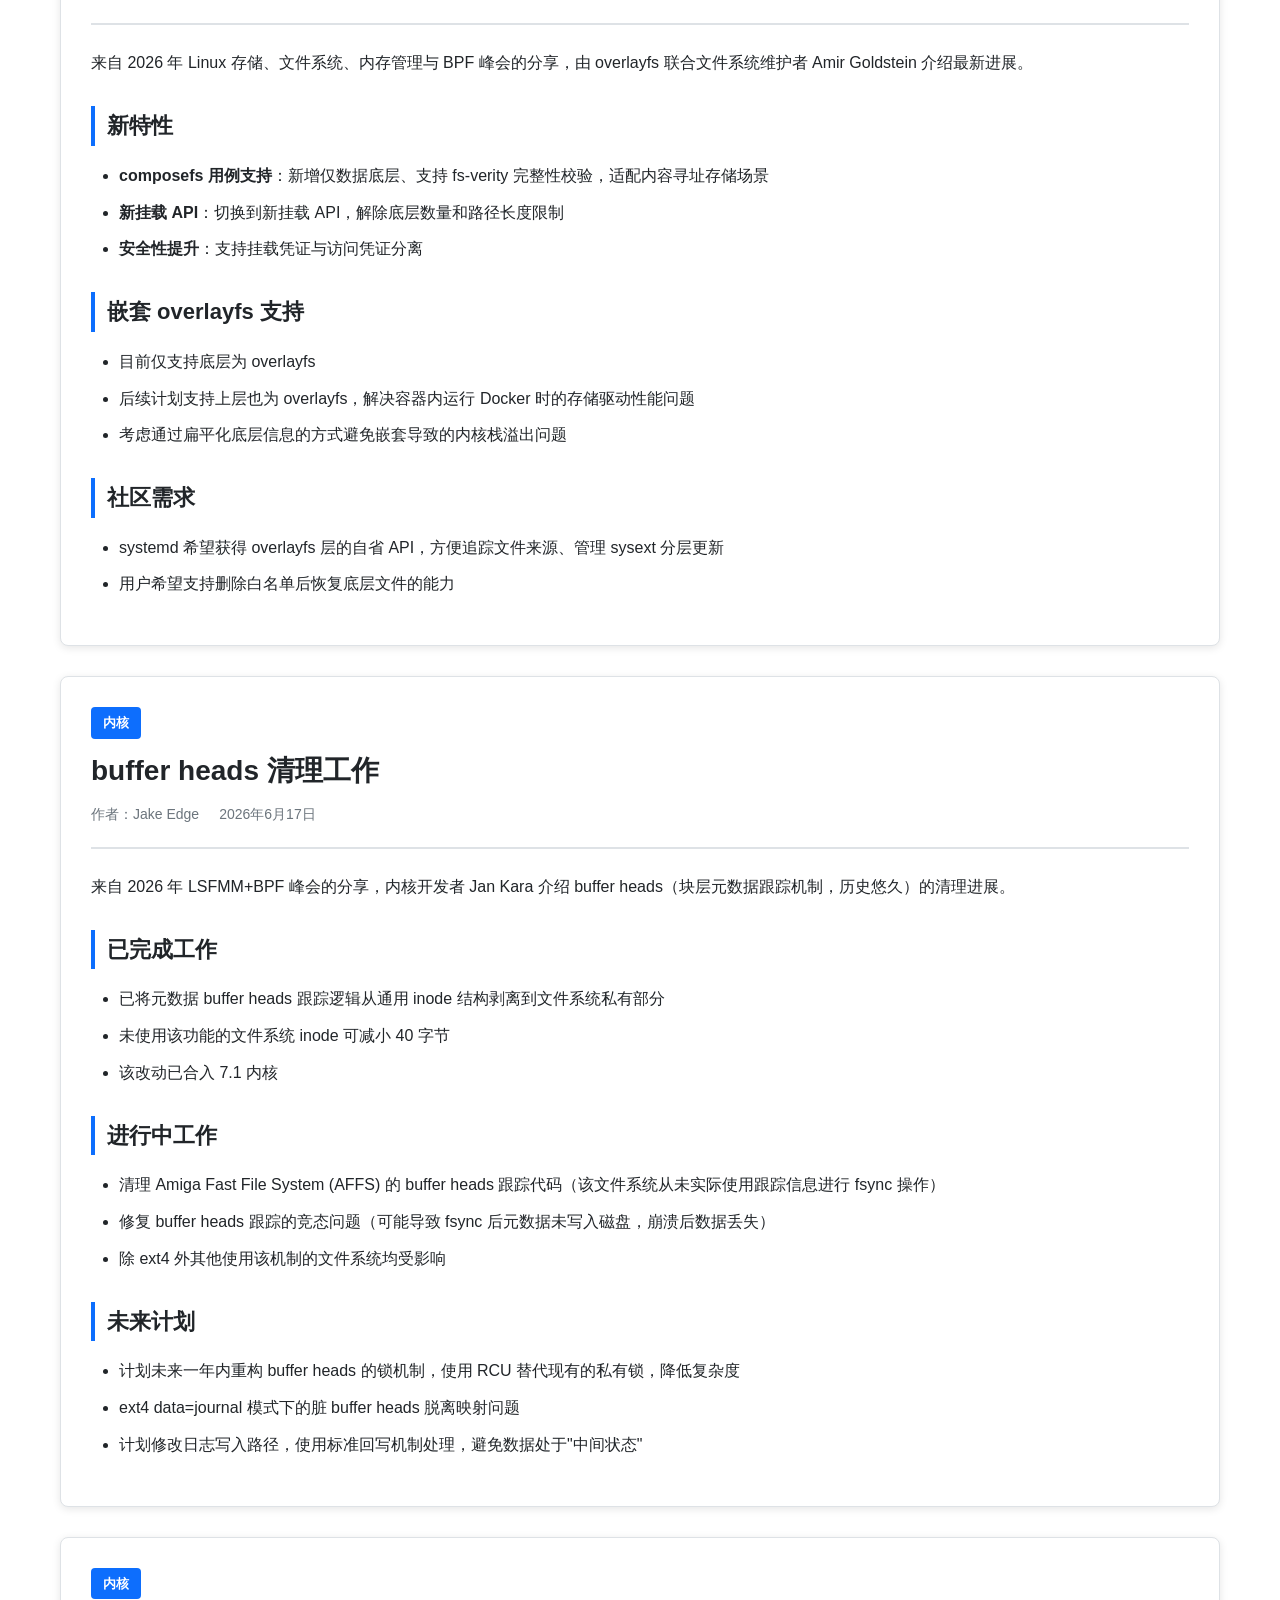
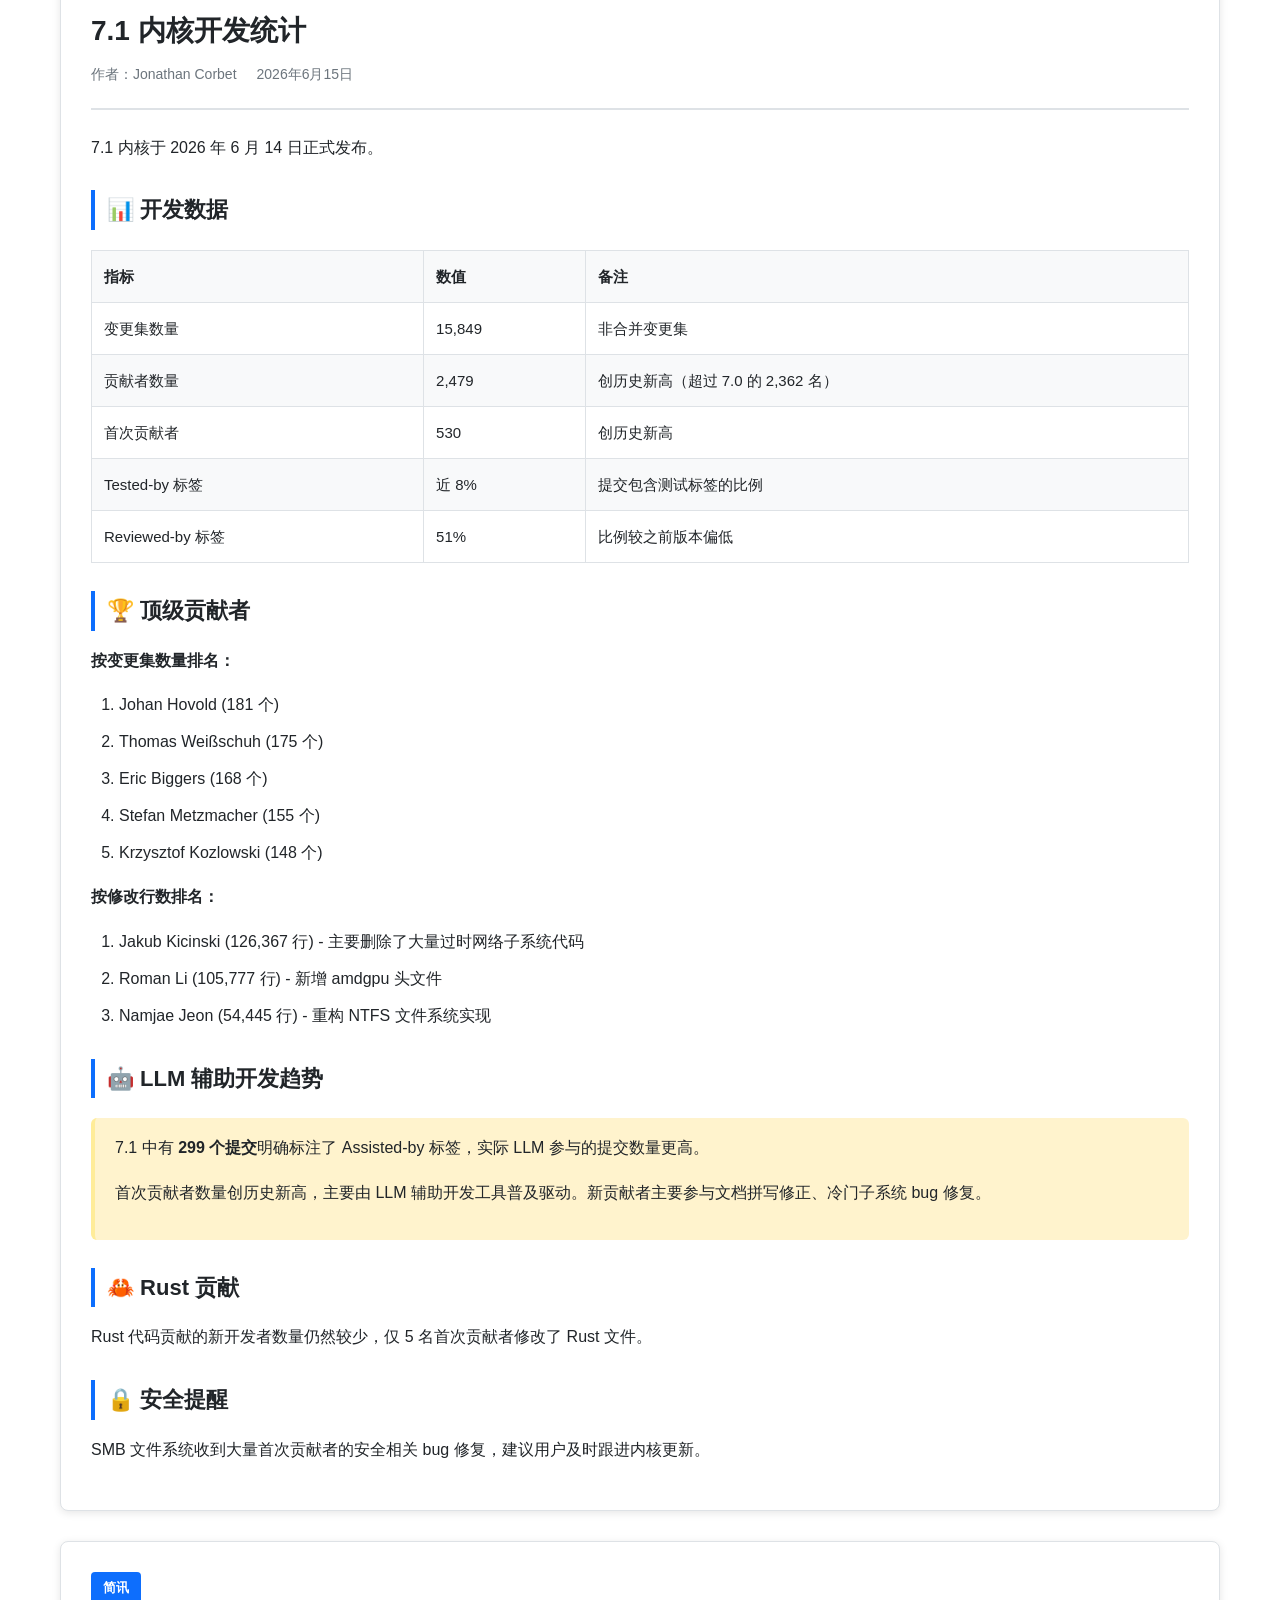
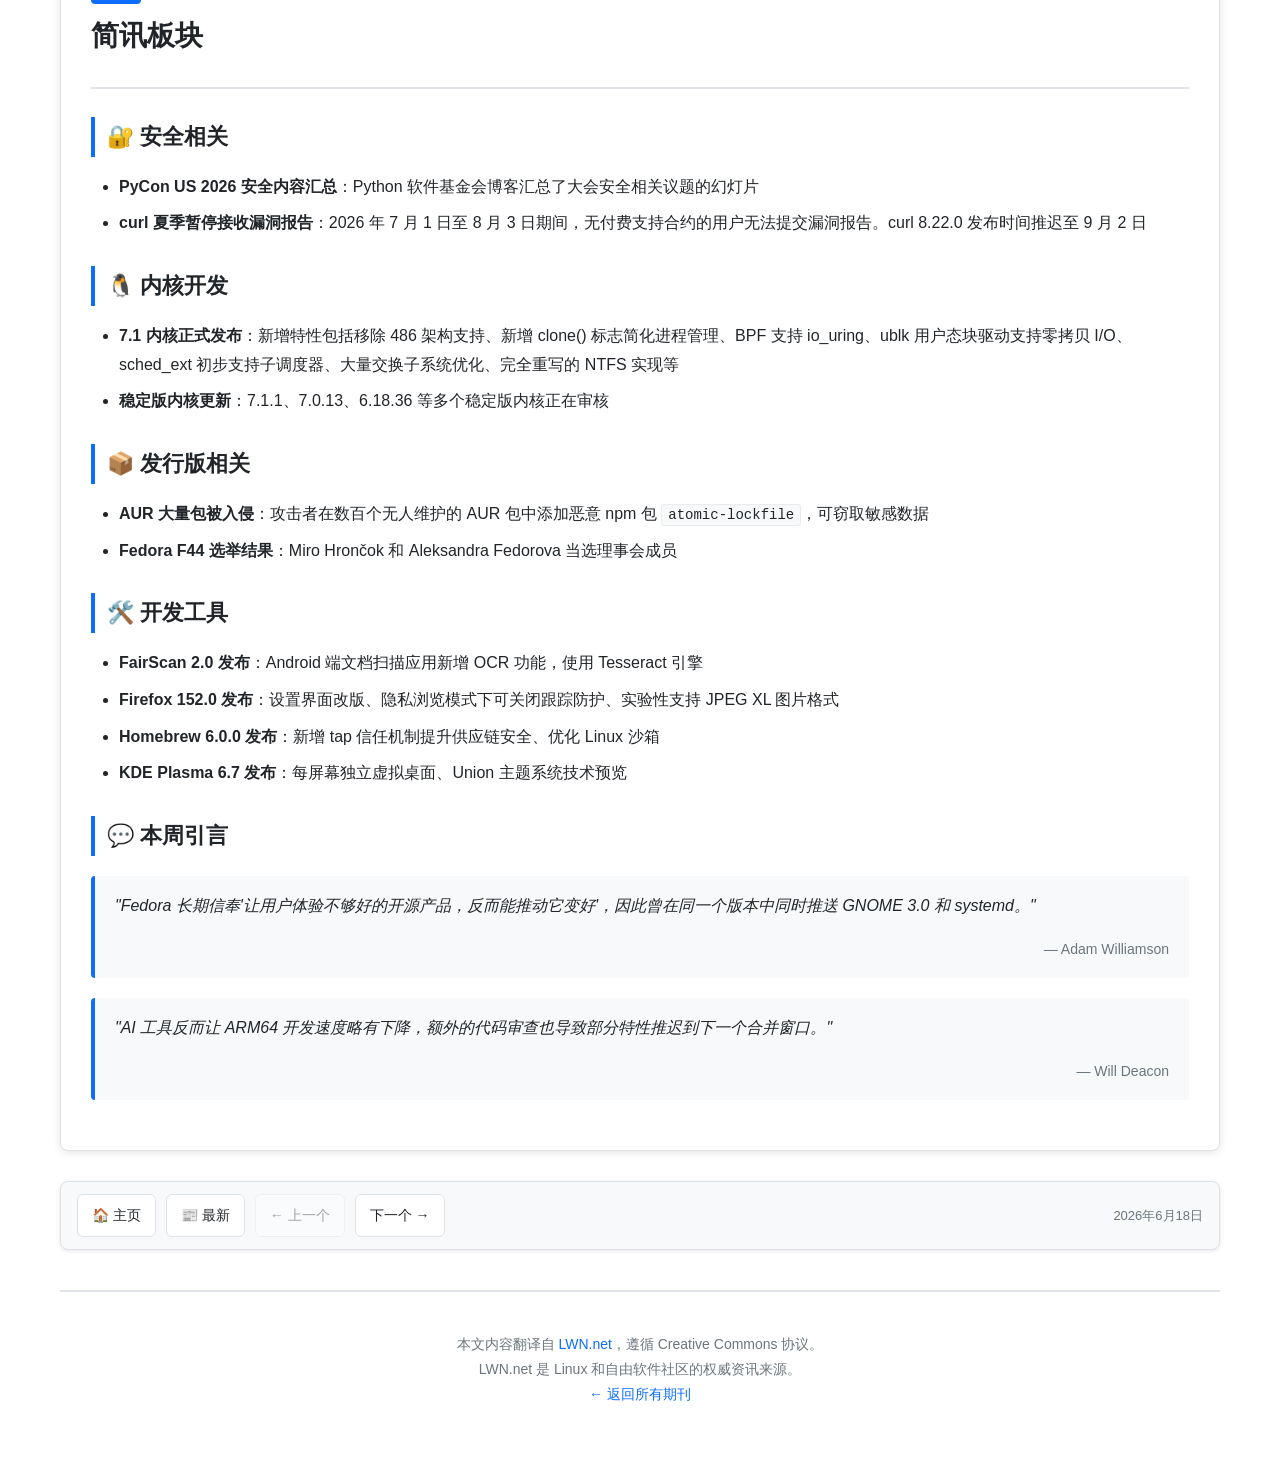
==== commit 8859bd94: "Add top/bottom edition navigation bar (主页/最新/上一个/下一个) to all weekly pages; support prev/next + disab" ====
--- a/2026-06-18.html
+++ b/2026-06-18.html
@@ -21,6 +21,16 @@
             <a href="index.html" class="back-link">← 返回所有期刊</a>
         </header>
 
+        <!-- 期刊导航 NAV-START -->
+        <nav class="nav-bar" aria-label="期刊导航">
+            <a class="nav-btn" href="index.html">🏠 主页</a>
+            <a class="nav-btn" href="2026-08-13.html">📰 最新</a>
+            <span class="nav-btn nav-disabled">← 上一个</span>
+            <a class="nav-btn" href="2026-06-25.html">下一个 →</a>
+            <span class="nav-current-label">2026年6月18日</span>
+        </nav>
+        <!-- 期刊导航 NAV-END -->
+
         <nav class="toc">
             <h2>📋 目录</h2>
             <ul>
@@ -311,6 +321,16 @@
             </section>
         </main>
 
+        <!-- 期刊导航 NAV-START -->
+        <nav class="nav-bar bottom" aria-label="期刊导航">
+            <a class="nav-btn" href="index.html">🏠 主页</a>
+            <a class="nav-btn" href="2026-08-13.html">📰 最新</a>
+            <span class="nav-btn nav-disabled">← 上一个</span>
+            <a class="nav-btn" href="2026-06-25.html">下一个 →</a>
+            <span class="nav-current-label">2026年6月18日</span>
+        </nav>
+        <!-- 期刊导航 NAV-END -->
+
         <footer class="footer">
             <p>本文内容翻译自 <a href="https://lwn.net/Articles/1077459/" target="_blank">LWN.net</a>，遵循 Creative Commons 协议。</p>
             <p>LWN.net 是 Linux 和自由软件社区的权威资讯来源。</p>
--- a/style.css
+++ b/style.css
@@ -375,6 +375,69 @@
     text-decoration: underline;
 }
 
+/* Edition navigation bar */
+.nav-bar {
+    display: flex;
+    flex-wrap: wrap;
+    align-items: center;
+    gap: 10px;
+    margin: 0 0 24px;
+    padding: 12px 16px;
+    background: var(--bg-secondary);
+    border: 1px solid var(--border-color);
+    border-radius: 8px;
+    box-shadow: 0 1px 4px var(--shadow);
+}
+
+.nav-bar.bottom {
+    margin: 30px 0 0;
+}
+
+.nav-btn {
+    display: inline-flex;
+    align-items: center;
+    gap: 6px;
+    padding: 8px 14px;
+    background: var(--card-bg);
+    border: 1px solid var(--border-color);
+    border-radius: 6px;
+    color: var(--text-primary);
+    text-decoration: none;
+    font-size: 14px;
+    font-weight: 500;
+    white-space: nowrap;
+    transition: all 0.2s;
+}
+
+.nav-btn:hover {
+    border-color: var(--accent-color);
+    color: var(--accent-color);
+    background: var(--bg-tertiary);
+}
+
+.nav-btn.nav-current {
+    background: var(--accent-color);
+    color: #ffffff;
+    border-color: var(--accent-color);
+}
+
+.nav-btn.nav-current:hover {
+    color: #ffffff;
+    filter: brightness(1.05);
+}
+
+.nav-btn.nav-disabled {
+    opacity: 0.4;
+    cursor: not-allowed;
+    pointer-events: none;
+}
+
+.nav-current-label {
+    margin-left: auto;
+    font-size: 13px;
+    color: var(--text-muted);
+}
+
 /* Index page specific styles */
 .editions-grid {
     display: grid;
@@ -514,6 +577,17 @@
         height: 40px;
         font-size: 20px;
     }
+
+    .nav-btn {
+        font-size: 13px;
+        padding: 6px 10px;
+    }
+
+    .nav-current-label {
+        width: 100%;
+        margin-left: 0;
+        text-align: center;
+    }
 }
 
 /* Scrollbar styling */
